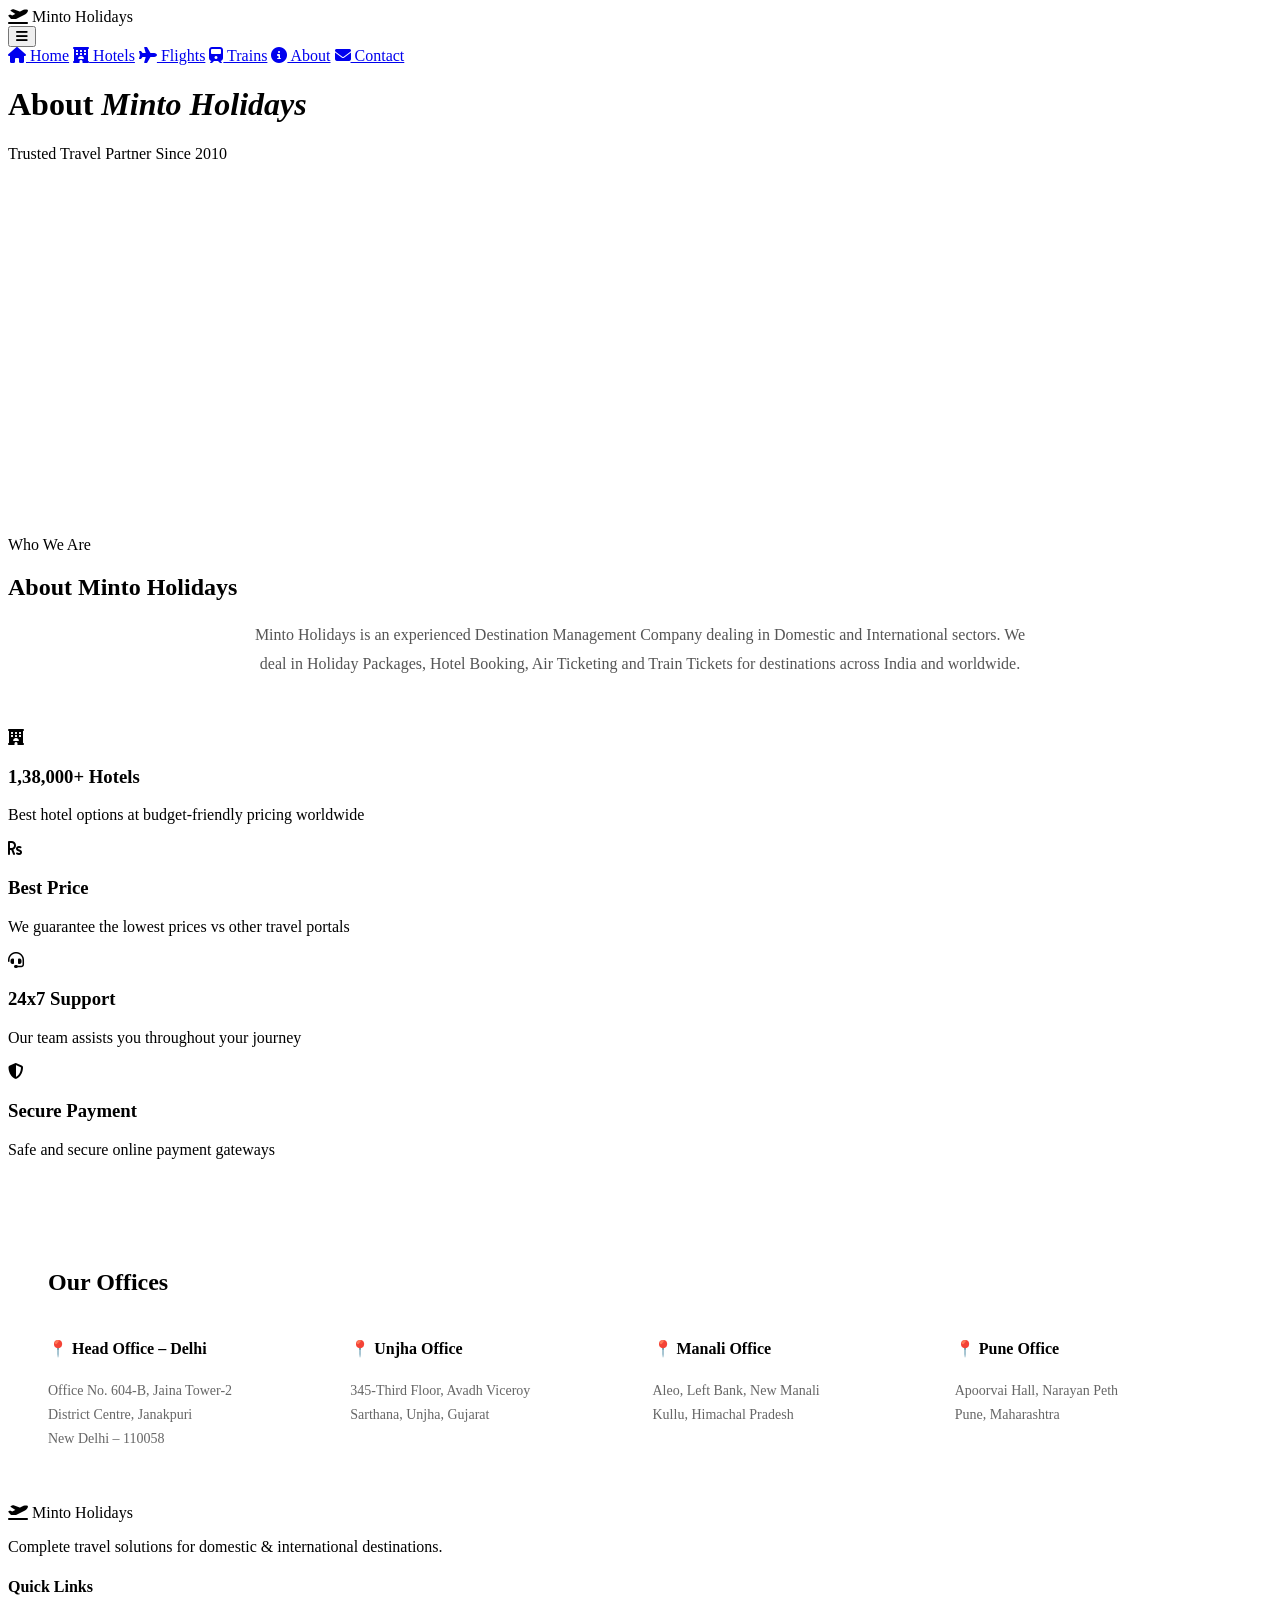
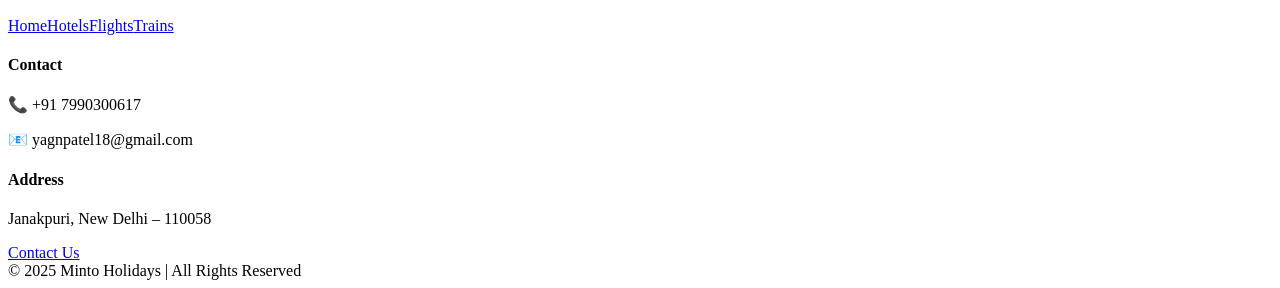
==== about.html @ ae667609 "Add files via upload" ====
<!DOCTYPE html>
<html lang="en">
<head>
<meta charset="UTF-8">
<meta name="viewport" content="width=device-width, initial-scale=1.0">
<title>About – Minto Holidays</title>
<link rel="stylesheet" href="css/style.css">
<link rel="stylesheet" href="https://cdnjs.cloudflare.com/ajax/libs/font-awesome/6.5.0/css/all.min.css">
</head>
<body>
<header id="hdr">
  <div class="nav">
    <div class="logo"><i class="fas fa-plane-departure"></i> Minto Holidays</div>
    <button class="ham" onclick="toggleMenu()"><i class="fas fa-bars"></i></button>
    <nav class="menu" id="menu">
      <a href="index.html"><i class="fas fa-home"></i> Home</a>
      <a href="hotels.html"><i class="fas fa-hotel"></i> Hotels</a>
      <a href="flights.html"><i class="fas fa-plane"></i> Flights</a>
      <a href="trains.html"><i class="fas fa-train"></i> Trains</a>
      <a href="about.html" class="active"><i class="fas fa-info-circle"></i> About</a>
      <a href="contact.html"><i class="fas fa-envelope"></i> Contact</a>
    </nav>
  </div>
</header>
<div class="hero" style="height:50vh">
  <div class="slides">
    <div class="slide active" style="background-image:url('https://images.unsplash.com/photo-1524492412937-b28074a5d7da?auto=format&fit=crop&w=1600&q=80')"></div>
    <div class="slide" style="background-image:url('images/kashmir.jpg')"></div>
    <div class="slide" style="background-image:url('images/header.jpg')"></div>
  </div>
  <div class="hero-ov"></div>
  <div class="hero-txt"><h1>About <em>Minto Holidays</em></h1><p>Trusted Travel Partner Since 2010</p></div>
  <div class="dots" id="dots"></div>
</div>
<section>
  <div class="container">
    <div class="sec-head"><span class="sec-tag">Who We Are</span><h2>About Minto Holidays</h2></div>
    <p style="text-align:center;max-width:800px;margin:0 auto 50px;font-size:16px;line-height:1.8;color:#555">Minto Holidays is an experienced Destination Management Company dealing in Domestic and International sectors. We deal in Holiday Packages, Hotel Booking, Air Ticketing and Train Tickets for destinations across India and worldwide.</p>
    <div class="srv-grid" style="margin-bottom:50px">
      <div class="srv"><div class="srv-ic"><i class="fas fa-hotel"></i></div><h3>1,38,000+ Hotels</h3><p>Best hotel options at budget-friendly pricing worldwide</p></div>
      <div class="srv"><div class="srv-ic"><i class="fas fa-rupee-sign"></i></div><h3>Best Price</h3><p>We guarantee the lowest prices vs other travel portals</p></div>
      <div class="srv"><div class="srv-ic"><i class="fas fa-headset"></i></div><h3>24x7 Support</h3><p>Our team assists you throughout your journey</p></div>
      <div class="srv"><div class="srv-ic"><i class="fas fa-shield-alt"></i></div><h3>Secure Payment</h3><p>Safe and secure online payment gateways</p></div>
    </div>
    <div style="background:var(--bg);padding:40px;border-radius:20px">
      <h2 style="font-size:24px;margin-bottom:22px">Our Offices</h2>
      <div style="display:grid;grid-template-columns:repeat(auto-fill,minmax(220px,1fr));gap:25px">
        <div><h4>📍 Head Office – Delhi</h4><p style="color:#666;font-size:14px;margin-top:8px;line-height:1.7">Office No. 604-B, Jaina Tower-2<br>District Centre, Janakpuri<br>New Delhi – 110058</p></div>
        <div><h4>📍 Unjha Office</h4><p style="color:#666;font-size:14px;margin-top:8px;line-height:1.7">345-Third Floor, Avadh Viceroy<br>Sarthana, Unjha, Gujarat</p></div>
        <div><h4>📍 Manali Office</h4><p style="color:#666;font-size:14px;margin-top:8px;line-height:1.7">Aleo, Left Bank, New Manali<br>Kullu, Himachal Pradesh</p></div>
        <div><h4>📍 Pune Office</h4><p style="color:#666;font-size:14px;margin-top:8px;line-height:1.7">Apoorvai Hall, Narayan Peth<br>Pune, Maharashtra</p></div>
      </div>
    </div>
  </div>
</section>
<footer>
  <div class="foot-grid">
    <div><div class="foot-logo"><i class="fas fa-plane-departure"></i> Minto Holidays</div><p>Complete travel solutions for domestic &amp; international destinations.</p></div>
    <div><h4>Quick Links</h4><a href="index.html">Home</a><a href="hotels.html">Hotels</a><a href="flights.html">Flights</a><a href="trains.html">Trains</a></div>
    <div><h4>Contact</h4><p>📞 +91 7990300617</p><p>📧 yagnpatel18@gmail.com</p></div>
    <div><h4>Address</h4><p>Janakpuri, New Delhi – 110058</p><a href="contact.html" class="foot-btn">Contact Us</a></div>
  </div>
  <div class="foot-bot">© 2025 Minto Holidays | All Rights Reserved</div>
</footer>
<div class="toast" id="toast"></div>
<script src="js/main.js"></script>
</body>
</html>
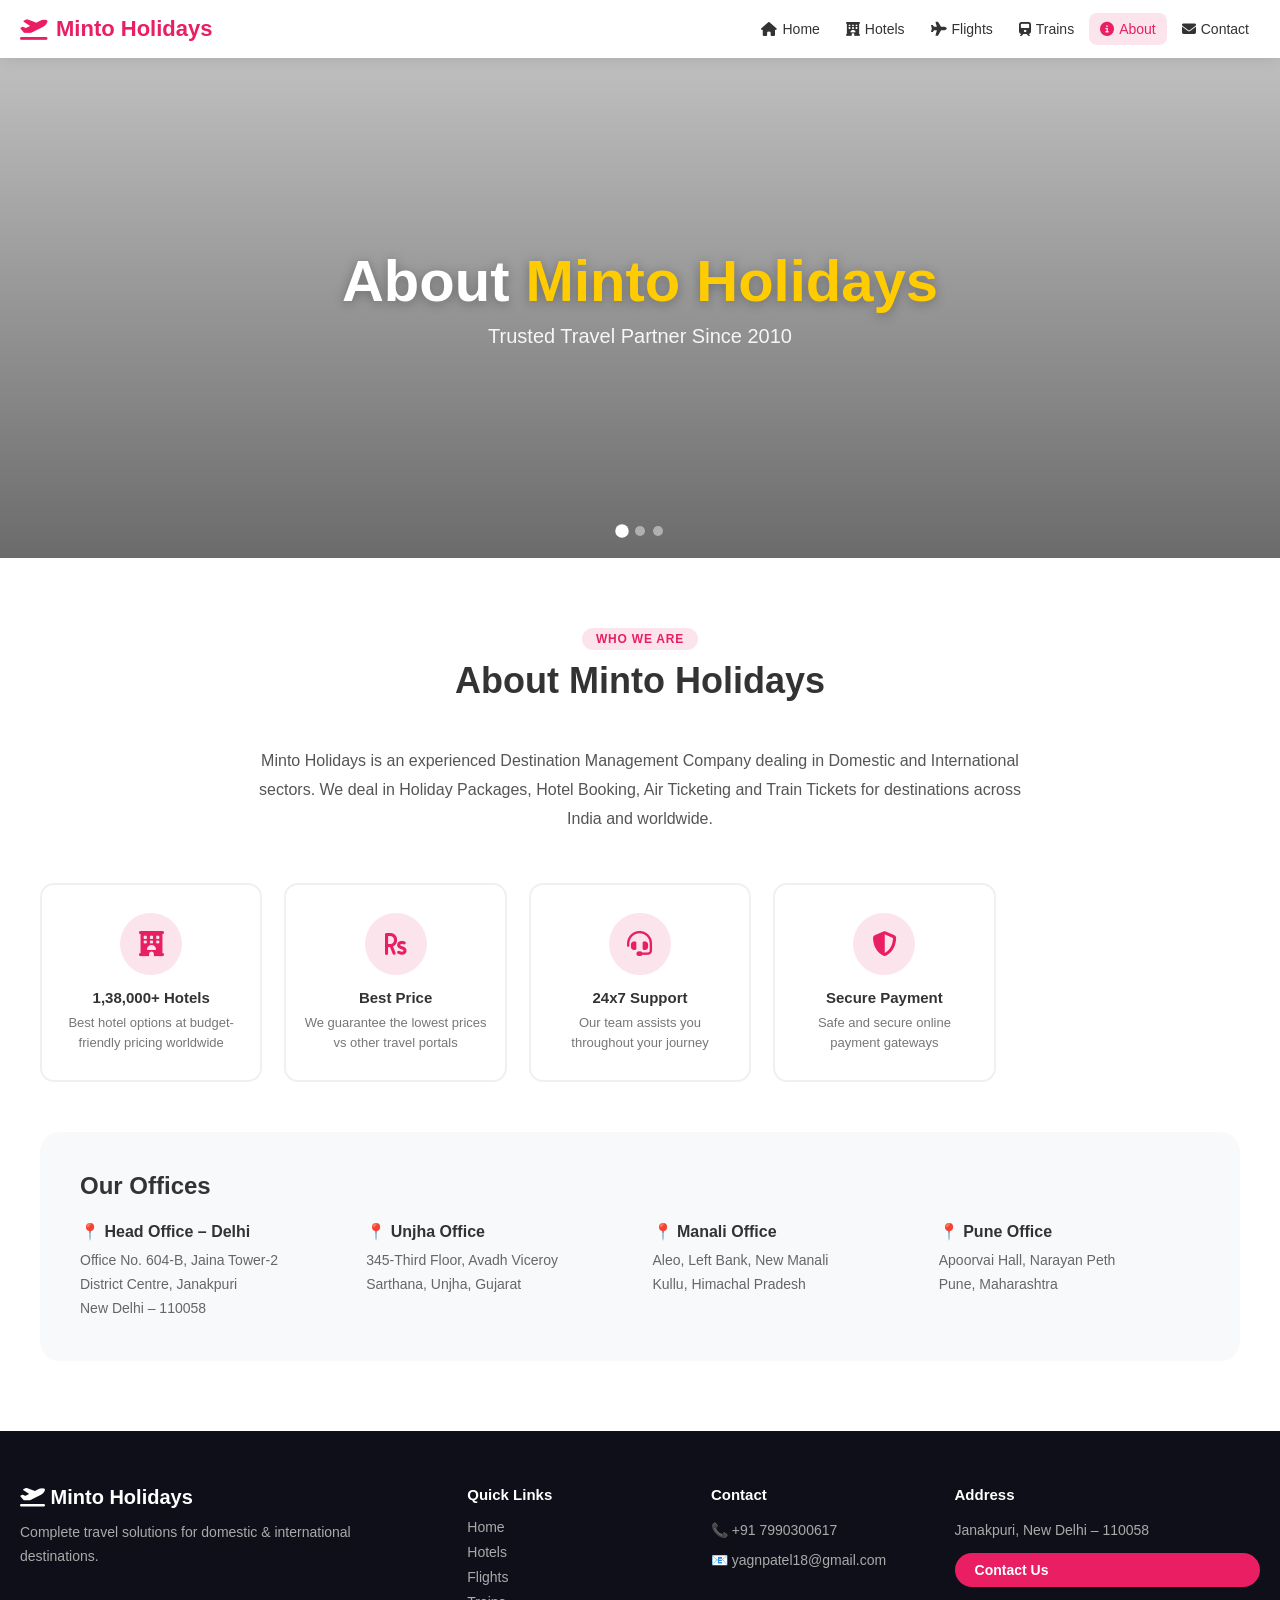
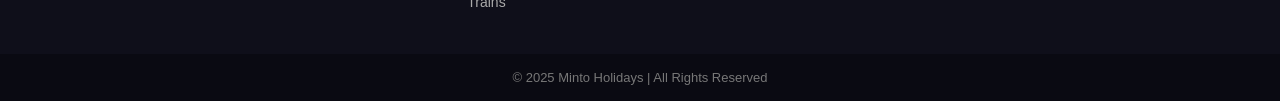
==== commit e37201f0: "Add files via upload" ====
--- a/about.html
+++ b/about.html
@@ -4,7 +4,7 @@
 <meta charset="UTF-8">
 <meta name="viewport" content="width=device-width, initial-scale=1.0">
 <title>About – Minto Holidays</title>
-<link rel="stylesheet" href="css/style.css">
+<link rel="stylesheet" href="style.css">
 <link rel="stylesheet" href="https://cdnjs.cloudflare.com/ajax/libs/font-awesome/6.5.0/css/all.min.css">
 </head>
 <body>
@@ -25,8 +25,8 @@
 <div class="hero" style="height:50vh">
   <div class="slides">
     <div class="slide active" style="background-image:url('https://images.unsplash.com/photo-1524492412937-b28074a5d7da?auto=format&fit=crop&w=1600&q=80')"></div>
-    <div class="slide" style="background-image:url('images/kashmir.jpg')"></div>
-    <div class="slide" style="background-image:url('images/header.jpg')"></div>
+    <div class="slide" style="background-image:url('/kashmir.jpg')"></div>
+    <div class="slide" style="background-image:url('/header.jpg')"></div>
   </div>
   <div class="hero-ov"></div>
   <div class="hero-txt"><h1>About <em>Minto Holidays</em></h1><p>Trusted Travel Partner Since 2010</p></div>
@@ -63,6 +63,6 @@
   <div class="foot-bot">© 2025 Minto Holidays | All Rights Reserved</div>
 </footer>
 <div class="toast" id="toast"></div>
-<script src="js/main.js"></script>
+<script src="main.js"></script>
 </body>
 </html>
--- a/style.css
+++ b/style.css
@@ -0,0 +1,330 @@
+/* =============================================
+   MINTO HOLIDAYS - COMPLETE STYLESHEET
+   ============================================= */
+:root {
+  --pink: #e91e63;
+  --pink-d: #c2185b;
+  --orange: #ff9800;
+  --dark: #1a1a2e;
+  --text: #333;
+  --bg: #f8f9fa;
+  --white: #fff;
+  --shadow: 0 10px 35px rgba(0,0,0,.12);
+  --radius: 14px;
+}
+*{margin:0;padding:0;box-sizing:border-box;}
+html{scroll-behavior:smooth;}
+body{font-family:'Segoe UI',Arial,sans-serif;color:var(--text);background:var(--white);}
+a{text-decoration:none;color:inherit;}
+img{max-width:100%;display:block;}
+
+/* ── HEADER ── */
+header{position:sticky;top:0;z-index:1000;background:var(--white);box-shadow:0 2px 15px rgba(0,0,0,.1);transition:box-shadow .3s;}
+.nav{max-width:1300px;margin:auto;display:flex;justify-content:space-between;align-items:center;padding:13px 20px;gap:12px;flex-wrap:wrap;position:relative;}
+.logo{font-size:22px;font-weight:800;color:var(--pink);display:flex;align-items:center;gap:8px;}
+.search-wrap{position:relative;display:flex;align-items:center;}
+.search-wrap .si{position:absolute;left:12px;color:#aaa;font-size:14px;pointer-events:none;}
+.search-wrap input{padding:9px 14px 9px 35px;border:1.5px solid #ddd;border-radius:25px;width:210px;font-size:14px;outline:none;transition:all .3s;}
+.search-wrap input:focus{border-color:var(--pink);width:250px;}
+.ham{display:none;background:none;border:none;font-size:24px;cursor:pointer;padding:4px;color:var(--text);}
+.menu{display:flex;align-items:center;gap:4px;}
+.menu a{padding:8px 11px;border-radius:8px;font-size:14px;font-weight:500;color:var(--text);transition:all .2s;display:flex;align-items:center;gap:5px;}
+.menu a:hover,.menu a.active{color:var(--pink);background:#fce4ec;}
+.dd{position:relative;}
+.dd-btn{padding:8px 11px;border-radius:8px;font-size:14px;font-weight:500;color:var(--text);cursor:pointer;display:flex;align-items:center;gap:5px;transition:all .2s;border:none;background:none;}
+.dd-btn:hover{color:var(--pink);background:#fce4ec;}
+.dd-menu{display:none;position:absolute;top:105%;left:0;background:var(--white);border-radius:12px;min-width:180px;box-shadow:0 12px 35px rgba(0,0,0,.15);padding:8px;z-index:200;}
+.dd:hover .dd-menu{display:block;}
+.dd-menu a{display:flex;align-items:center;gap:8px;padding:10px 14px;border-radius:8px;font-size:14px;}
+.dd-menu a:hover{background:#fce4ec;color:var(--pink);}
+
+/* ── HERO SLIDER ── */
+.hero{height:78vh;min-height:500px;position:relative;overflow:hidden;display:flex;align-items:center;justify-content:center;}
+.slides{position:absolute;inset:0;}
+.slide{position:absolute;inset:0;background-size:cover;background-position:center;opacity:0;transition:opacity 1.2s ease-in-out;}
+.slide.active{opacity:1;}
+.hero-ov{position:absolute;inset:0;z-index:1;background:linear-gradient(to bottom,rgba(0,0,0,.25),rgba(0,0,0,.58));}
+.hero-txt{position:relative;z-index:2;color:var(--white);text-align:center;padding:0 20px;}
+.hero-tag{display:inline-block;background:rgba(255,255,255,.18);backdrop-filter:blur(6px);border:1px solid rgba(255,255,255,.3);padding:6px 18px;border-radius:20px;font-size:14px;margin-bottom:14px;}
+.hero-txt h1{font-size:clamp(28px,5vw,58px);font-weight:800;line-height:1.2;margin-bottom:10px;text-shadow:0 2px 12px rgba(0,0,0,.3);}
+.hero-txt h1 em{color:#ffcc02;font-style:normal;}
+.hero-txt p{font-size:clamp(15px,2vw,20px);opacity:.92;margin-bottom:22px;}
+.hero-btns{display:flex;gap:14px;justify-content:center;flex-wrap:wrap;}
+.btn-h{padding:13px 28px;border-radius:30px;font-size:15px;font-weight:700;cursor:pointer;border:none;transition:all .3s;}
+.btn-h.solid{background:var(--pink);color:var(--white);}
+.btn-h.solid:hover{background:var(--pink-d);transform:translateY(-2px);}
+.btn-h.outline{background:transparent;color:var(--white);border:2px solid rgba(255,255,255,.8);}
+.btn-h.outline:hover{background:rgba(255,255,255,.15);}
+.dots{position:absolute;bottom:22px;left:50%;transform:translateX(-50%);z-index:3;display:flex;gap:8px;}
+.dot{width:10px;height:10px;border-radius:50%;background:rgba(255,255,255,.45);cursor:pointer;transition:all .3s;border:none;}
+.dot.active{background:var(--white);transform:scale(1.35);}
+
+/* ── BOOKING SECTION ── */
+.bk-wrap{max-width:1100px;margin:-52px auto 0;position:relative;z-index:10;background:var(--white);border-radius:var(--radius);box-shadow:0 20px 60px rgba(0,0,0,.16);overflow:hidden;}
+.tabs{display:flex;background:var(--dark);}
+.tab-btn{flex:1;padding:16px 8px;border:none;background:transparent;color:rgba(255,255,255,.6);font-size:13px;font-weight:600;cursor:pointer;transition:all .25s;display:flex;align-items:center;justify-content:center;gap:6px;}
+.tab-btn:hover{color:var(--white);}
+.tab-btn.on{background:var(--pink);color:var(--white);}
+.tab-pane{display:none;padding:24px;}
+.tab-pane.on{display:block;}
+.trip-row{display:flex;gap:20px;margin-bottom:14px;}
+.trip-row label{display:flex;align-items:center;gap:6px;font-size:14px;font-weight:500;cursor:pointer;}
+.trip-row input[type=radio]{accent-color:var(--pink);}
+.frow{display:flex;flex-wrap:wrap;gap:12px;align-items:flex-end;}
+.fg{flex:1;min-width:155px;}
+.fg label{display:block;font-size:11px;font-weight:700;color:#666;margin-bottom:5px;letter-spacing:.5px;text-transform:uppercase;}
+.fg input,.fg select{width:100%;padding:11px 13px;border:1.5px solid #e0e0e0;border-radius:10px;font-size:14px;outline:none;transition:all .25s;background:#fafafa;font-family:inherit;}
+.fg input:focus,.fg select:focus{border-color:var(--pink);background:var(--white);box-shadow:0 0 0 3px rgba(233,30,99,.08);}
+.sbtn{width:100%;padding:12px;background:var(--pink);color:var(--white);border:none;border-radius:10px;font-size:15px;font-weight:700;cursor:pointer;transition:all .25s;display:flex;align-items:center;justify-content:center;gap:7px;}
+.sbtn:hover{background:var(--pink-d);transform:translateY(-1px);}
+.swap-btn{background:#fce4ec;border:none;border-radius:50%;width:36px;height:36px;cursor:pointer;color:var(--pink);font-size:14px;transition:all .3s;margin-top:20px;flex-shrink:0;}
+.swap-btn:hover{background:var(--pink);color:var(--white);transform:rotate(180deg);}
+.fg-swap{flex:0;min-width:auto;display:flex;align-items:center;}
+
+/* ── LAYOUT ── */
+.container{max-width:1300px;margin:auto;padding:0 20px;}
+section{padding:70px 20px;}
+.sec-head{text-align:center;margin-bottom:45px;}
+.sec-tag{display:inline-block;background:#fce4ec;color:var(--pink);padding:4px 14px;border-radius:20px;font-size:12px;font-weight:700;text-transform:uppercase;letter-spacing:.8px;margin-bottom:10px;}
+.sec-head h2{font-size:clamp(22px,4vw,36px);font-weight:800;margin-bottom:8px;}
+.sec-head p{color:#777;font-size:15px;}
+
+/* ── TOUR CARDS ── */
+.tours-bg{background:var(--bg);}
+.cards-grid{display:grid;grid-template-columns:repeat(auto-fill,minmax(330px,1fr));gap:26px;}
+.card{background:var(--white);border-radius:var(--radius);overflow:hidden;box-shadow:var(--shadow);transition:all .3s;}
+.card:hover{transform:translateY(-7px);box-shadow:0 20px 50px rgba(0,0,0,.17);}
+.card-img{position:relative;height:225px;overflow:hidden;}
+.card-img img{width:100%;height:100%;object-fit:cover;transition:transform .5s;}
+.card:hover .card-img img{transform:scale(1.07);}
+.badge{position:absolute;top:13px;left:13px;background:var(--pink);color:var(--white);padding:4px 12px;border-radius:20px;font-size:12px;font-weight:600;}
+.badge.hot{background:#ff5722;}
+.badge.intl{background:#7b1fa2;}
+.card-ov{position:absolute;inset:0;background:rgba(0,0,0,.4);opacity:0;transition:all .3s;display:flex;align-items:center;justify-content:center;}
+.card:hover .card-ov{opacity:1;}
+.view-btn{background:var(--white);color:var(--pink);padding:10px 22px;border-radius:25px;font-weight:700;font-size:14px;transition:all .3s;}
+.view-btn:hover{background:var(--pink);color:var(--white);}
+.card-body{padding:18px;}
+.card-body h3{font-size:17px;font-weight:700;margin-bottom:6px;}
+.card-loc{color:#888;font-size:13px;display:flex;align-items:center;gap:4px;margin-bottom:10px;}
+.card-meta{display:flex;gap:14px;padding:10px 0;border-top:1px solid #f0f0f0;border-bottom:1px solid #f0f0f0;margin-bottom:13px;}
+.card-meta span{font-size:13px;color:#666;display:flex;align-items:center;gap:4px;}
+.card-foot{display:flex;justify-content:space-between;align-items:center;}
+.price{font-size:18px;font-weight:800;color:var(--pink);}
+.price small{font-size:12px;color:#888;font-weight:400;}
+.bk-btn{background:var(--pink);color:var(--white);padding:9px 18px;border-radius:25px;font-size:13px;font-weight:600;transition:all .25s;border:none;cursor:pointer;}
+.bk-btn:hover{background:var(--pink-d);}
+
+/* ── SERVICES ── */
+.srv-grid{display:grid;grid-template-columns:repeat(auto-fill,minmax(190px,1fr));gap:22px;}
+.srv{text-align:center;padding:28px 18px;border:2px solid #f0f0f0;border-radius:var(--radius);cursor:pointer;transition:all .3s;}
+.srv:hover{border-color:var(--pink);box-shadow:0 12px 35px rgba(233,30,99,.1);transform:translateY(-5px);}
+.srv-ic{width:62px;height:62px;background:#fce4ec;border-radius:50%;display:flex;align-items:center;justify-content:center;margin:0 auto 14px;font-size:25px;color:var(--pink);transition:all .3s;}
+.srv:hover .srv-ic{background:var(--pink);color:var(--white);}
+.srv h3{font-size:15px;font-weight:700;margin-bottom:7px;}
+.srv p{font-size:13px;color:#777;line-height:1.5;}
+
+/* ── WHY US ── */
+.why-bg{background:var(--bg);}
+.why-grid{display:grid;grid-template-columns:1fr 1fr;gap:55px;align-items:center;max-width:1100px;margin:auto;}
+.why-img-box{position:relative;}
+.why-img-box img{width:100%;border-radius:20px;}
+.why-badge{position:absolute;bottom:-14px;right:-14px;background:var(--pink);color:var(--white);padding:18px;border-radius:14px;text-align:center;box-shadow:var(--shadow);}
+.why-badge strong{font-size:30px;font-weight:800;display:block;}
+.why-badge span{font-size:12px;}
+.why-con h2{font-size:clamp(22px,3vw,32px);font-weight:800;margin:8px 0 14px;}
+.why-con p{color:#666;font-size:15px;line-height:1.7;margin-bottom:20px;}
+.why-feats{display:grid;grid-template-columns:1fr 1fr;gap:11px;margin-bottom:25px;}
+.wf{display:flex;align-items:center;gap:8px;font-size:14px;font-weight:500;}
+.wf span{color:#4caf50;font-size:16px;}
+.btn-main{display:inline-block;background:var(--pink);color:var(--white);padding:12px 26px;border-radius:25px;font-weight:700;transition:all .3s;}
+.btn-main:hover{background:var(--pink-d);transform:translateY(-2px);}
+
+/* ── STATS ── */
+.stats-sec{padding:50px 20px;background:linear-gradient(135deg,var(--pink),#9c27b0);color:var(--white);}
+.stats-grid{display:grid;grid-template-columns:repeat(4,1fr);gap:25px;text-align:center;max-width:900px;margin:auto;}
+.stat-n{font-size:clamp(30px,5vw,50px);font-weight:800;}
+.stat-l{font-size:13px;opacity:.85;margin-top:4px;}
+
+/* ── TESTIMONIALS ── */
+.testi-grid{display:grid;grid-template-columns:repeat(auto-fill,minmax(270px,1fr));gap:22px;}
+.testi{background:var(--bg);padding:24px;border-radius:var(--radius);border-left:4px solid var(--pink);transition:all .3s;}
+.testi:hover{box-shadow:var(--shadow);transform:translateY(-3px);}
+.stars{font-size:17px;margin-bottom:11px;}
+.testi p{font-size:14px;color:#555;line-height:1.7;font-style:italic;margin-bottom:14px;}
+.rev{display:flex;align-items:center;gap:11px;}
+.rev-av{width:40px;height:40px;background:var(--pink);color:var(--white);border-radius:50%;display:flex;align-items:center;justify-content:center;font-weight:700;font-size:13px;flex-shrink:0;}
+.rev strong{font-size:14px;display:block;}
+.rev small{color:#888;font-size:12px;}
+
+/* ── FOOTER ── */
+footer{background:#0f0f1a;color:#ccc;}
+.foot-grid{display:grid;grid-template-columns:2fr 1fr 1fr 1.5fr;gap:40px;padding:55px 20px 35px;max-width:1300px;margin:auto;}
+.foot-logo{font-size:20px;font-weight:800;color:var(--white);margin-bottom:12px;}
+.foot-grid p{font-size:14px;line-height:1.7;color:#aaa;margin-bottom:6px;}
+.foot-grid h4{color:var(--white);font-size:15px;margin-bottom:16px;font-weight:700;}
+.foot-grid a{display:block;color:#aaa;font-size:14px;margin-bottom:9px;transition:all .25s;}
+.foot-grid a:hover{color:var(--pink);padding-left:5px;}
+.socials{display:flex;gap:9px;margin-top:16px;}
+.socials a{width:36px;height:36px;background:rgba(255,255,255,.08);border-radius:50%;display:flex;align-items:center;justify-content:center;font-size:15px;transition:all .3s;}
+.socials a:hover{background:var(--pink);color:var(--white);transform:translateY(-3px);}
+.foot-btn{display:inline-block;background:var(--pink);color:var(--white)!important;padding:9px 20px;border-radius:22px;font-size:13px;font-weight:600;margin-top:10px;transition:all .3s;}
+.foot-btn:hover{background:var(--pink-d);}
+.foot-bot{background:rgba(0,0,0,.3);text-align:center;padding:16px;font-size:13px;color:#777;}
+
+/* ── MODAL ── */
+.modal{position:fixed;inset:0;background:rgba(0,0,0,.6);z-index:2000;display:none;align-items:center;justify-content:center;padding:20px;}
+.modal.show{display:flex;}
+.modal-box{background:var(--white);border-radius:20px;max-width:720px;width:100%;max-height:88vh;overflow-y:auto;padding:28px;position:relative;}
+.modal-close{position:absolute;top:14px;right:14px;background:#f0f0f0;border:none;width:32px;height:32px;border-radius:50%;cursor:pointer;font-size:16px;color:#666;transition:all .2s;}
+.modal-close:hover{background:var(--pink);color:var(--white);}
+.modal-box h3{font-size:20px;font-weight:700;margin-bottom:16px;}
+.res-list{display:flex;flex-direction:column;gap:11px;}
+.res-item{display:flex;justify-content:space-between;align-items:center;padding:15px;border:1.5px solid #f0f0f0;border-radius:12px;cursor:pointer;transition:all .25s;}
+.res-item:hover{border-color:var(--pink);background:#fce4ec;}
+.res-item h4{font-size:15px;font-weight:700;}
+.res-item p{font-size:13px;color:#666;margin-top:3px;}
+.res-price{font-size:18px;font-weight:800;color:var(--pink);}
+.avail{background:#e8f5e9;color:#2e7d32;padding:3px 10px;border-radius:12px;font-size:12px;font-weight:600;}
+.mform{display:flex;flex-direction:column;gap:11px;margin-top:14px;}
+.mform input,.mform select{padding:11px 14px;border:1.5px solid #ddd;border-radius:10px;font-size:14px;outline:none;transition:all .25s;font-family:inherit;}
+.mform input:focus,.mform select:focus{border-color:var(--pink);}
+
+/* ── PAGE HEADER ── */
+.pg-head{background:linear-gradient(135deg,var(--dark),var(--pink));color:var(--white);padding:55px 20px;text-align:center;}
+.pg-head h1{font-size:clamp(24px,5vw,42px);font-weight:800;}
+.pg-head p{font-size:16px;opacity:.85;margin-top:8px;}
+
+/* ── HOTEL CARDS ── */
+.h-grid{display:grid;grid-template-columns:repeat(auto-fill,minmax(310px,1fr));gap:24px;padding:50px 0;}
+.h-card{background:var(--white);border-radius:var(--radius);overflow:hidden;box-shadow:var(--shadow);transition:all .3s;}
+.h-card:hover{transform:translateY(-5px);}
+.h-card img{width:100%;height:205px;object-fit:cover;}
+.h-info{padding:17px;}
+.h-info h3{font-size:17px;margin-bottom:5px;}
+.h-loc{color:#888;font-size:13px;margin-bottom:6px;}
+.h-amn{font-size:13px;color:#555;margin-bottom:12px;}
+.h-foot{display:flex;justify-content:space-between;align-items:center;}
+.h-stars{color:var(--orange);letter-spacing:1px;font-size:15px;}
+.h-price{font-size:17px;font-weight:800;color:var(--pink);}
+
+/* ── FLIGHT / TRAIN CARDS ── */
+.f-card,.tr-card{background:var(--white);border-radius:var(--radius);box-shadow:var(--shadow);padding:20px;margin-bottom:14px;display:flex;justify-content:space-between;align-items:center;cursor:pointer;transition:all .25s;}
+.f-card:hover,.tr-card:hover{box-shadow:0 15px 45px rgba(0,0,0,.15);transform:translateX(3px);}
+.f-route{display:flex;align-items:center;gap:14px;}
+.f-city{text-align:center;}
+.f-city strong{font-size:22px;font-weight:800;display:block;}
+.f-city small{font-size:12px;color:#888;}
+.f-arrow{font-size:22px;color:var(--pink);}
+.f-det{font-size:13px;color:#666;margin-top:4px;}
+
+/* ── BOOKING FORM PAGE ── */
+.bk-wrap{max-width:640px;margin:50px auto;padding:35px;background:var(--white);border-radius:var(--radius);box-shadow:var(--shadow);}
+.bk-wrap h2{font-size:25px;font-weight:800;margin-bottom:22px;text-align:center;}
+.ff{width:100%;padding:12px 15px;border:1.5px solid #ddd;border-radius:10px;font-size:15px;outline:none;margin-bottom:14px;transition:all .25s;font-family:inherit;}
+.ff:focus{border-color:var(--pink);}
+.sub-btn{width:100%;padding:14px;background:var(--pink);color:var(--white);border:none;border-radius:10px;font-size:16px;font-weight:700;cursor:pointer;transition:all .3s;}
+.sub-btn:hover{background:var(--pink-d);}
+.suc-box{text-align:center;padding:35px 20px;display:none;}
+.suc-box .ck{font-size:58px;margin-bottom:14px;}
+.suc-box h3{font-size:22px;color:#2e7d32;margin-bottom:9px;}
+.back-btn{display:inline-block;background:var(--pink);color:var(--white);padding:10px 24px;border-radius:22px;margin-top:18px;}
+
+/* ── TOUR DETAIL ── */
+.t-detail{max-width:960px;margin:50px auto;padding:0 20px 60px;}
+.t-hero{border-radius:20px;overflow:hidden;height:400px;margin-bottom:30px;}
+.t-hero img{width:100%;height:100%;object-fit:cover;}
+.t-info h1{font-size:clamp(24px,4vw,36px);font-weight:800;}
+.t-price-row{display:flex;align-items:center;gap:18px;flex-wrap:wrap;margin:10px 0 18px;}
+.t-price{font-size:22px;font-weight:800;color:var(--pink);}
+.t-hl{display:flex;flex-wrap:wrap;gap:12px;margin-bottom:25px;}
+.hl{background:var(--bg);padding:9px 16px;border-radius:25px;font-size:13px;font-weight:500;display:flex;align-items:center;gap:5px;}
+.itinerary h2{font-size:22px;font-weight:800;margin-bottom:18px;}
+.day{display:flex;gap:18px;margin-bottom:18px;padding:18px;background:var(--bg);border-radius:12px;}
+.day-n{min-width:48px;height:48px;background:var(--pink);color:var(--white);border-radius:50%;display:flex;align-items:center;justify-content:center;font-weight:800;font-size:14px;flex-shrink:0;}
+.day-c h4{font-size:15px;margin-bottom:4px;}
+.day-c p{font-size:14px;color:#666;line-height:1.6;}
+.bk-tour{display:block;text-align:center;background:var(--pink);color:var(--white);padding:15px;border-radius:12px;font-size:16px;font-weight:700;margin-top:28px;transition:all .3s;}
+.bk-tour:hover{background:var(--pink-d);}
+
+/* ── CONTACT ── */
+.con-grid{display:grid;grid-template-columns:1fr 1fr;gap:50px;align-items:start;max-width:1100px;margin:auto;}
+.con-item{display:flex;gap:14px;align-items:flex-start;margin-bottom:22px;}
+.con-ic{width:48px;height:48px;background:#fce4ec;border-radius:50%;display:flex;align-items:center;justify-content:center;flex-shrink:0;color:var(--pink);font-size:18px;}
+.con-item h4{font-size:15px;font-weight:700;margin-bottom:4px;}
+.con-item p{font-size:14px;color:#666;line-height:1.6;}
+
+/* ── ADMIN PANEL ── */
+.admin-wrap{max-width:1200px;margin:40px auto;padding:0 20px;}
+.admin-header{background:var(--dark);color:var(--white);padding:20px 30px;border-radius:var(--radius);display:flex;justify-content:space-between;align-items:center;margin-bottom:30px;}
+.admin-header h2{font-size:20px;font-weight:700;}
+.admin-tabs{display:flex;gap:10px;flex-wrap:wrap;margin-bottom:25px;}
+.adm-tab{padding:10px 20px;border:2px solid #e0e0e0;border-radius:25px;background:var(--white);cursor:pointer;font-size:14px;font-weight:600;transition:all .25s;}
+.adm-tab.on{background:var(--pink);color:var(--white);border-color:var(--pink);}
+.adm-tab:hover{border-color:var(--pink);}
+.data-table{width:100%;border-collapse:collapse;background:var(--white);border-radius:var(--radius);overflow:hidden;box-shadow:var(--shadow);}
+.data-table th{background:var(--dark);color:var(--white);padding:13px 16px;text-align:left;font-size:13px;font-weight:600;}
+.data-table td{padding:12px 16px;border-bottom:1px solid #f0f0f0;font-size:14px;}
+.data-table tr:hover td{background:#fce4ec;}
+.data-table tr:last-child td{border-bottom:none;}
+.stat-cards{display:grid;grid-template-columns:repeat(auto-fill,minmax(200px,1fr));gap:20px;margin-bottom:30px;}
+.stat-card{background:var(--white);border-radius:var(--radius);padding:22px;box-shadow:var(--shadow);text-align:center;border-top:4px solid var(--pink);}
+.stat-card h3{font-size:32px;font-weight:800;color:var(--pink);margin-bottom:6px;}
+.stat-card p{font-size:14px;color:#666;}
+.badge-status{padding:4px 12px;border-radius:15px;font-size:12px;font-weight:600;}
+.badge-status.pending{background:#fff3e0;color:#e65100;}
+.badge-status.confirmed{background:#e8f5e9;color:#2e7d32;}
+.empty-msg{text-align:center;padding:50px;color:#888;font-size:16px;}
+.logout-btn{background:#c62828;color:var(--white);border:none;padding:9px 20px;border-radius:22px;cursor:pointer;font-size:14px;font-weight:600;}
+
+/* ── LOGIN PAGE ── */
+.login-page{min-height:100vh;background:linear-gradient(135deg,var(--dark),var(--pink));display:flex;align-items:center;justify-content:center;padding:20px;}
+.login-box{background:var(--white);border-radius:20px;padding:40px;width:100%;max-width:400px;box-shadow:0 25px 60px rgba(0,0,0,.3);}
+.login-box h2{font-size:24px;font-weight:800;text-align:center;margin-bottom:6px;}
+.login-box p{text-align:center;color:#888;font-size:14px;margin-bottom:25px;}
+.login-box input{width:100%;padding:13px 15px;border:1.5px solid #ddd;border-radius:10px;font-size:15px;outline:none;margin-bottom:14px;transition:all .25s;font-family:inherit;}
+.login-box input:focus{border-color:var(--pink);}
+.login-btn{width:100%;padding:14px;background:var(--pink);color:var(--white);border:none;border-radius:10px;font-size:16px;font-weight:700;cursor:pointer;transition:all .3s;}
+.login-btn:hover{background:var(--pink-d);}
+.login-err{color:#c62828;font-size:14px;text-align:center;margin-top:10px;display:none;}
+
+/* ── TOAST ── */
+.toast{position:fixed;bottom:28px;right:28px;z-index:3000;background:#2e7d32;color:var(--white);padding:13px 22px;border-radius:12px;font-size:14px;font-weight:500;box-shadow:0 10px 30px rgba(0,0,0,.2);transform:translateY(100px);opacity:0;transition:all .4s ease;max-width:340px;}
+.toast.show{transform:translateY(0);opacity:1;}
+.toast.err{background:#c62828;}
+
+/* ── RESPONSIVE ── */
+@media(max-width:1024px){
+  .foot-grid{grid-template-columns:1fr 1fr;}
+  .why-grid{grid-template-columns:1fr;}
+  .why-img-box{display:none;}
+  .stats-grid{grid-template-columns:repeat(2,1fr);}
+}
+@media(max-width:768px){
+  .ham{display:block;}
+  .search-wrap input{width:140px;}
+  .menu{position:absolute;top:62px;left:0;right:0;background:var(--white);flex-direction:column;align-items:stretch;padding:12px;display:none;box-shadow:0 12px 30px rgba(0,0,0,.15);z-index:999;}
+  .menu.open{display:flex;}
+  .menu a{padding:12px 14px;border-bottom:1px solid #f0f0f0;}
+  .dd-menu{position:static;box-shadow:none;background:var(--bg);}
+  .bk-wrap{margin:-30px 10px 0;}
+  .tabs{overflow-x:auto;}
+  .tab-btn{min-width:85px;font-size:12px;padding:13px 6px;}
+  .frow{flex-direction:column;}
+  .fg{min-width:100%;}
+  .fg-swap{display:none;}
+  .hero{height:62vh;}
+  .cards-grid{grid-template-columns:1fr;}
+  .why-feats{grid-template-columns:1fr;}
+  .con-grid{grid-template-columns:1fr;}
+  .admin-tabs{gap:6px;}
+  .data-table{font-size:12px;}
+  .data-table th,.data-table td{padding:9px 10px;}
+}
+@media(max-width:600px){
+  .foot-grid{grid-template-columns:1fr;}
+  .stats-grid{grid-template-columns:repeat(2,1fr);gap:18px;}
+  .f-card{flex-direction:column;gap:14px;text-align:center;}
+  .hero-btns{flex-direction:column;align-items:center;}
+  .stat-cards{grid-template-columns:repeat(2,1fr);}
+}
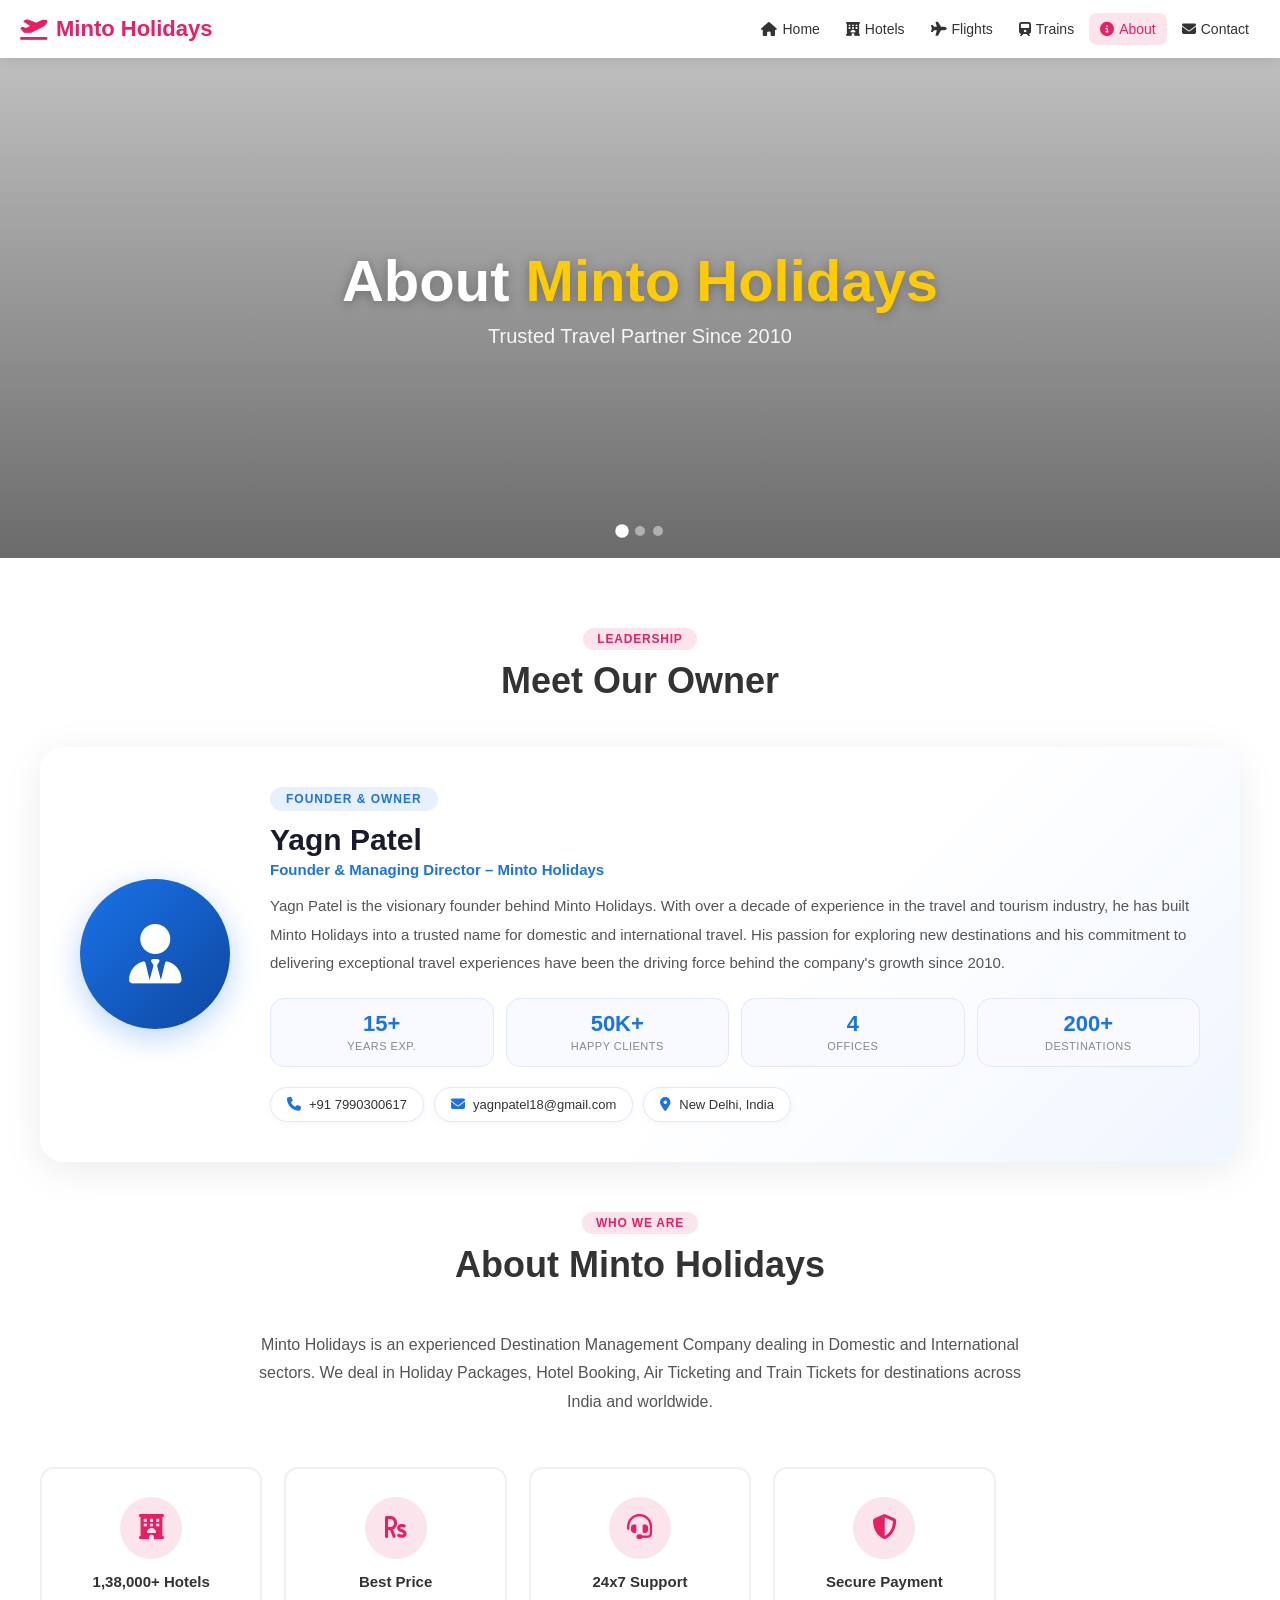
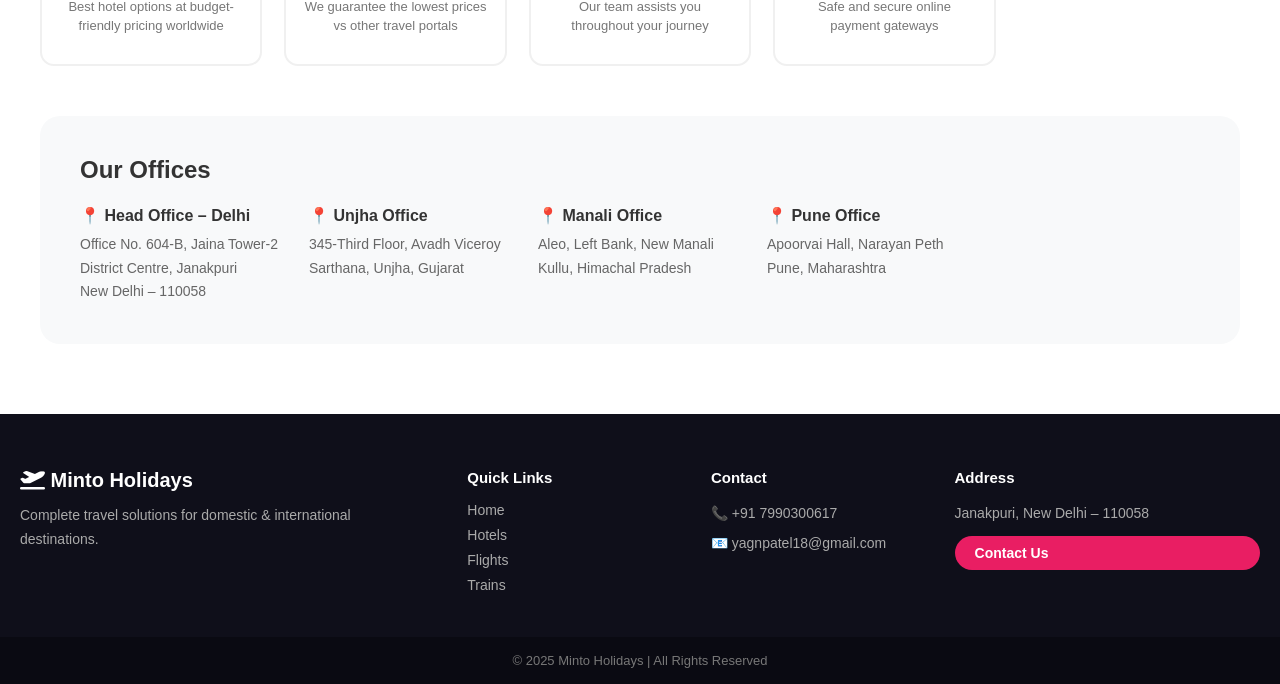
==== commit b0991438: "Add owner section and styling to about page" ====
--- a/about.html
+++ b/about.html
@@ -6,8 +6,144 @@
 <title>About – Minto Holidays</title>
 <link rel="stylesheet" href="style.css">
 <link rel="stylesheet" href="https://cdnjs.cloudflare.com/ajax/libs/font-awesome/6.5.0/css/all.min.css">
+<style>
+  /* OWNER CARD */
+  .owner-section {
+    background: linear-gradient(135deg, #fff 60%, #f0f6ff 100%);
+    border-radius: 24px;
+    padding: 40px;
+    margin: 0 0 50px 0;
+    box-shadow: 0 8px 40px rgba(0,0,0,0.08);
+    display: flex;
+    align-items: center;
+    gap: 40px;
+    flex-wrap: wrap;
+  }
+  .owner-avatar {
+    width: 150px;
+    height: 150px;
+    border-radius: 50%;
+    background: linear-gradient(135deg, #1a73e8, #0d47a1);
+    display: flex;
+    align-items: center;
+    justify-content: center;
+    flex-shrink: 0;
+    box-shadow: 0 8px 30px rgba(26,115,232,0.3);
+    font-size: 60px;
+    color: #fff;
+  }
+  .owner-info { flex: 1; min-width: 200px; }
+  .owner-tag {
+    display: inline-block;
+    background: #e8f0fe;
+    color: #1a73e8;
+    font-size: 12px;
+    font-weight: 600;
+    padding: 5px 16px;
+    border-radius: 20px;
+    margin-bottom: 12px;
+    letter-spacing: 1px;
+    text-transform: uppercase;
+  }
+  .owner-info h2 {
+    font-size: 30px;
+    font-weight: 800;
+    color: #1a1a2e;
+    margin-bottom: 4px;
+  }
+  .owner-title {
+    color: #1a73e8;
+    font-size: 15px;
+    font-weight: 600;
+    margin-bottom: 14px;
+  }
+  .owner-info p {
+    color: #555;
+    font-size: 15px;
+    line-height: 1.9;
+    margin-bottom: 20px;
+  }
+  .owner-stats {
+    display: grid;
+    grid-template-columns: repeat(4, 1fr);
+    gap: 12px;
+    margin: 20px 0;
+  }
+  .owner-stat {
+    text-align: center;
+    background: #f8faff;
+    border-radius: 14px;
+    padding: 14px 8px;
+    border: 1px solid #e0e7ff;
+  }
+  .owner-stat .num {
+    font-size: 22px;
+    font-weight: 800;
+    color: #1a73e8;
+    line-height: 1;
+  }
+  .owner-stat .lbl {
+    font-size: 11px;
+    color: #888;
+    margin-top: 5px;
+    text-transform: uppercase;
+    letter-spacing: 0.5px;
+  }
+  .owner-contacts {
+    display: flex;
+    gap: 10px;
+    flex-wrap: wrap;
+    margin-top: 4px;
+  }
+  .owner-contact-item {
+    display: flex;
+    align-items: center;
+    gap: 8px;
+    background: #fff;
+    border: 1.5px solid #e0e7ff;
+    border-radius: 50px;
+    padding: 9px 16px;
+    font-size: 13px;
+    color: #333;
+    font-weight: 500;
+    box-shadow: 0 2px 8px rgba(0,0,0,0.04);
+  }
+  .owner-contact-item i { color: #1a73e8; font-size: 14px; }
+
+  /* MOBILE RESPONSIVE */
+  @media (max-width: 600px) {
+    .owner-section {
+      flex-direction: column;
+      padding: 28px 18px;
+      gap: 20px;
+      text-align: center;
+      align-items: center;
+    }
+    .owner-avatar {
+      width: 110px;
+      height: 110px;
+      font-size: 44px;
+    }
+    .owner-info h2 { font-size: 22px; }
+    .owner-title { font-size: 13px; }
+    .owner-info p { font-size: 14px; line-height: 1.7; }
+    .owner-stats {
+      grid-template-columns: repeat(2, 1fr);
+      gap: 10px;
+    }
+    .owner-contacts {
+      justify-content: center;
+      gap: 8px;
+    }
+    .owner-contact-item {
+      font-size: 12px;
+      padding: 8px 12px;
+    }
+  }
+</style>
 </head>
 <body>
+
 <header id="hdr">
   <div class="nav">
     <div class="logo"><i class="fas fa-plane-departure"></i> Minto Holidays</div>
@@ -22,6 +158,7 @@
     </nav>
   </div>
 </header>
+
 <div class="hero" style="height:50vh">
   <div class="slides">
     <div class="slide active" style="background-image:url('https://images.unsplash.com/photo-1524492412937-b28074a5d7da?auto=format&fit=crop&w=1600&q=80')"></div>
@@ -32,27 +169,62 @@
   <div class="hero-txt"><h1>About <em>Minto Holidays</em></h1><p>Trusted Travel Partner Since 2010</p></div>
   <div class="dots" id="dots"></div>
 </div>
+
 <section>
   <div class="container">
+
+    <!-- ① FOUNDER & OWNER — PEHLE -->
+    <div class="sec-head"><span class="sec-tag">Leadership</span><h2>Meet Our Owner</h2></div>
+    <div class="owner-section">
+      <div class="owner-avatar">
+        <i class="fas fa-user-tie"></i>
+      </div>
+      <div class="owner-info">
+        <span class="owner-tag">Founder &amp; Owner</span>
+        <h2>Yagn Patel</h2>
+        <div class="owner-title">Founder &amp; Managing Director – Minto Holidays</div>
+        <p>
+          Yagn Patel is the visionary founder behind Minto Holidays. With over a decade of experience in the travel and tourism industry, he has built Minto Holidays into a trusted name for domestic and international travel. His passion for exploring new destinations and his commitment to delivering exceptional travel experiences have been the driving force behind the company's growth since 2010.
+        </p>
+        <div class="owner-stats">
+          <div class="owner-stat"><div class="num">15+</div><div class="lbl">Years Exp.</div></div>
+          <div class="owner-stat"><div class="num">50K+</div><div class="lbl">Happy Clients</div></div>
+          <div class="owner-stat"><div class="num">4</div><div class="lbl">Offices</div></div>
+          <div class="owner-stat"><div class="num">200+</div><div class="lbl">Destinations</div></div>
+        </div>
+        <div class="owner-contacts">
+          <div class="owner-contact-item"><i class="fas fa-phone"></i> +91 7990300617</div>
+          <div class="owner-contact-item"><i class="fas fa-envelope"></i> yagnpatel18@gmail.com</div>
+          <div class="owner-contact-item"><i class="fas fa-map-marker-alt"></i> New Delhi, India</div>
+        </div>
+      </div>
+    </div>
+
+    <!-- ② WHO WE ARE — BAAD MEIN -->
     <div class="sec-head"><span class="sec-tag">Who We Are</span><h2>About Minto Holidays</h2></div>
     <p style="text-align:center;max-width:800px;margin:0 auto 50px;font-size:16px;line-height:1.8;color:#555">Minto Holidays is an experienced Destination Management Company dealing in Domestic and International sectors. We deal in Holiday Packages, Hotel Booking, Air Ticketing and Train Tickets for destinations across India and worldwide.</p>
+
     <div class="srv-grid" style="margin-bottom:50px">
       <div class="srv"><div class="srv-ic"><i class="fas fa-hotel"></i></div><h3>1,38,000+ Hotels</h3><p>Best hotel options at budget-friendly pricing worldwide</p></div>
       <div class="srv"><div class="srv-ic"><i class="fas fa-rupee-sign"></i></div><h3>Best Price</h3><p>We guarantee the lowest prices vs other travel portals</p></div>
       <div class="srv"><div class="srv-ic"><i class="fas fa-headset"></i></div><h3>24x7 Support</h3><p>Our team assists you throughout your journey</p></div>
       <div class="srv"><div class="srv-ic"><i class="fas fa-shield-alt"></i></div><h3>Secure Payment</h3><p>Safe and secure online payment gateways</p></div>
     </div>
+
+    <!-- ③ OUR OFFICES -->
     <div style="background:var(--bg);padding:40px;border-radius:20px">
       <h2 style="font-size:24px;margin-bottom:22px">Our Offices</h2>
-      <div style="display:grid;grid-template-columns:repeat(auto-fill,minmax(220px,1fr));gap:25px">
+      <div style="display:grid;grid-template-columns:repeat(auto-fill,minmax(200px,1fr));gap:25px">
         <div><h4>📍 Head Office – Delhi</h4><p style="color:#666;font-size:14px;margin-top:8px;line-height:1.7">Office No. 604-B, Jaina Tower-2<br>District Centre, Janakpuri<br>New Delhi – 110058</p></div>
         <div><h4>📍 Unjha Office</h4><p style="color:#666;font-size:14px;margin-top:8px;line-height:1.7">345-Third Floor, Avadh Viceroy<br>Sarthana, Unjha, Gujarat</p></div>
         <div><h4>📍 Manali Office</h4><p style="color:#666;font-size:14px;margin-top:8px;line-height:1.7">Aleo, Left Bank, New Manali<br>Kullu, Himachal Pradesh</p></div>
         <div><h4>📍 Pune Office</h4><p style="color:#666;font-size:14px;margin-top:8px;line-height:1.7">Apoorvai Hall, Narayan Peth<br>Pune, Maharashtra</p></div>
       </div>
     </div>
+
   </div>
 </section>
+
 <footer>
   <div class="foot-grid">
     <div><div class="foot-logo"><i class="fas fa-plane-departure"></i> Minto Holidays</div><p>Complete travel solutions for domestic &amp; international destinations.</p></div>
@@ -62,6 +234,7 @@
   </div>
   <div class="foot-bot">© 2025 Minto Holidays | All Rights Reserved</div>
 </footer>
+
 <div class="toast" id="toast"></div>
 <script src="main.js"></script>
 </body>
